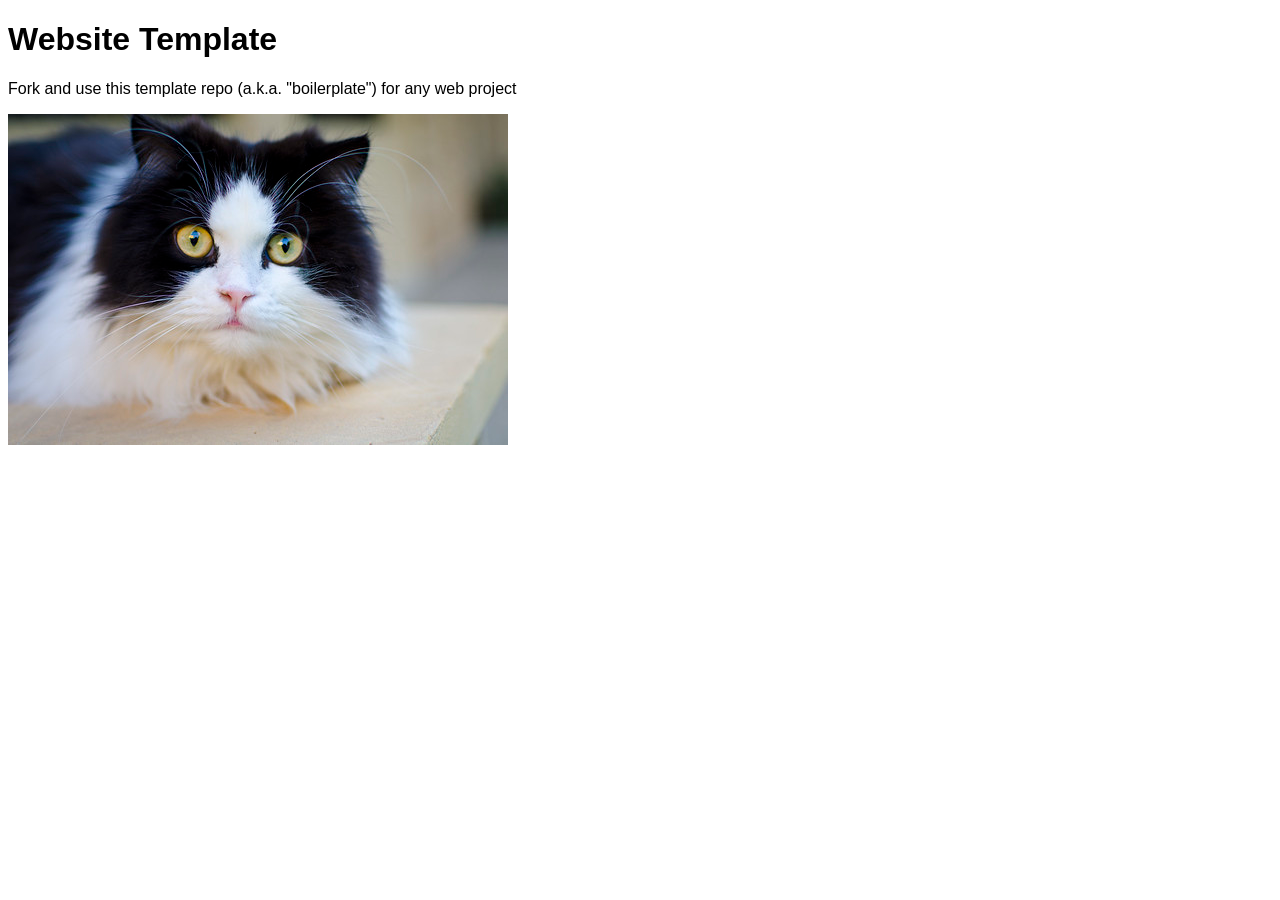
==== index.html @ b36e579f "Initial commit" ====
<!doctype html>
<html lang="en">
<head>
	<meta charset="utf-8">
	<title>Website Template</title>
	<link rel="stylesheet" href="./assets/css/styles.css">
</head>
<body>

	<h1>Website Template</h1>
	<p>Fork and use this template repo (a.k.a. "boilerplate") for any web project</p>
	<img src="assets/img/cat.jpg" alt="">

	<script src="./assets/js/main.js"></script>
</body>
</html>
---- assets/css/styles.css ----
/* styles.css */

* {
	font-family: Arial;
}
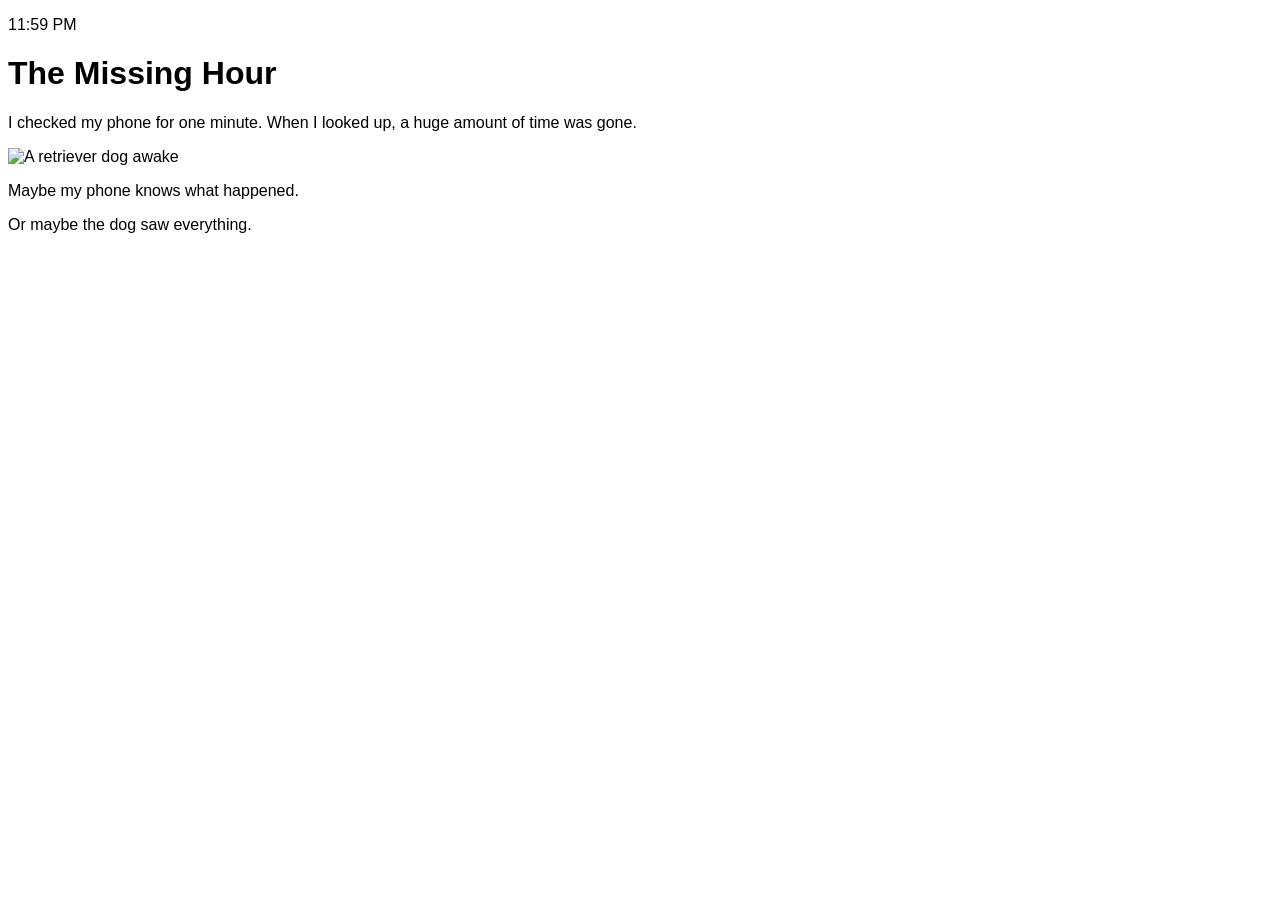
==== commit 22f23f8a: "added some pics" ====
--- a/index.html
+++ b/index.html
@@ -2,15 +2,22 @@
 <html lang="en">
 <head>
 	<meta charset="utf-8">
-	<title>Website Template</title>
+	<title>The Missing Hour</title>
 	<link rel="stylesheet" href="./assets/css/styles.css">
 </head>
-<body>
+<body class="homepage">
+<div class="scene">
+	<p class="time"> 11:59 PM</p>
+	<h1>The Missing Hour</h1>
+	<p>I checked my phone for one minute.
+		When I looked up, a huge amount of time was gone.
+	</p>
+	<img src="assets/img/dog-awake.jpg" alt="A retriever dog awake">
 
-	<h1>Website Template</h1>
-	<p>Fork and use this template repo (a.k.a. "boilerplate") for any web project</p>
-	<img src="assets/img/cat.jpg" alt="">
+	<p> Maybe my phone knows what happened.</p>
 
+	<p> Or maybe the dog saw everything.</p>
+</div>
 	<script src="./assets/js/main.js"></script>
 </body>
 </html>
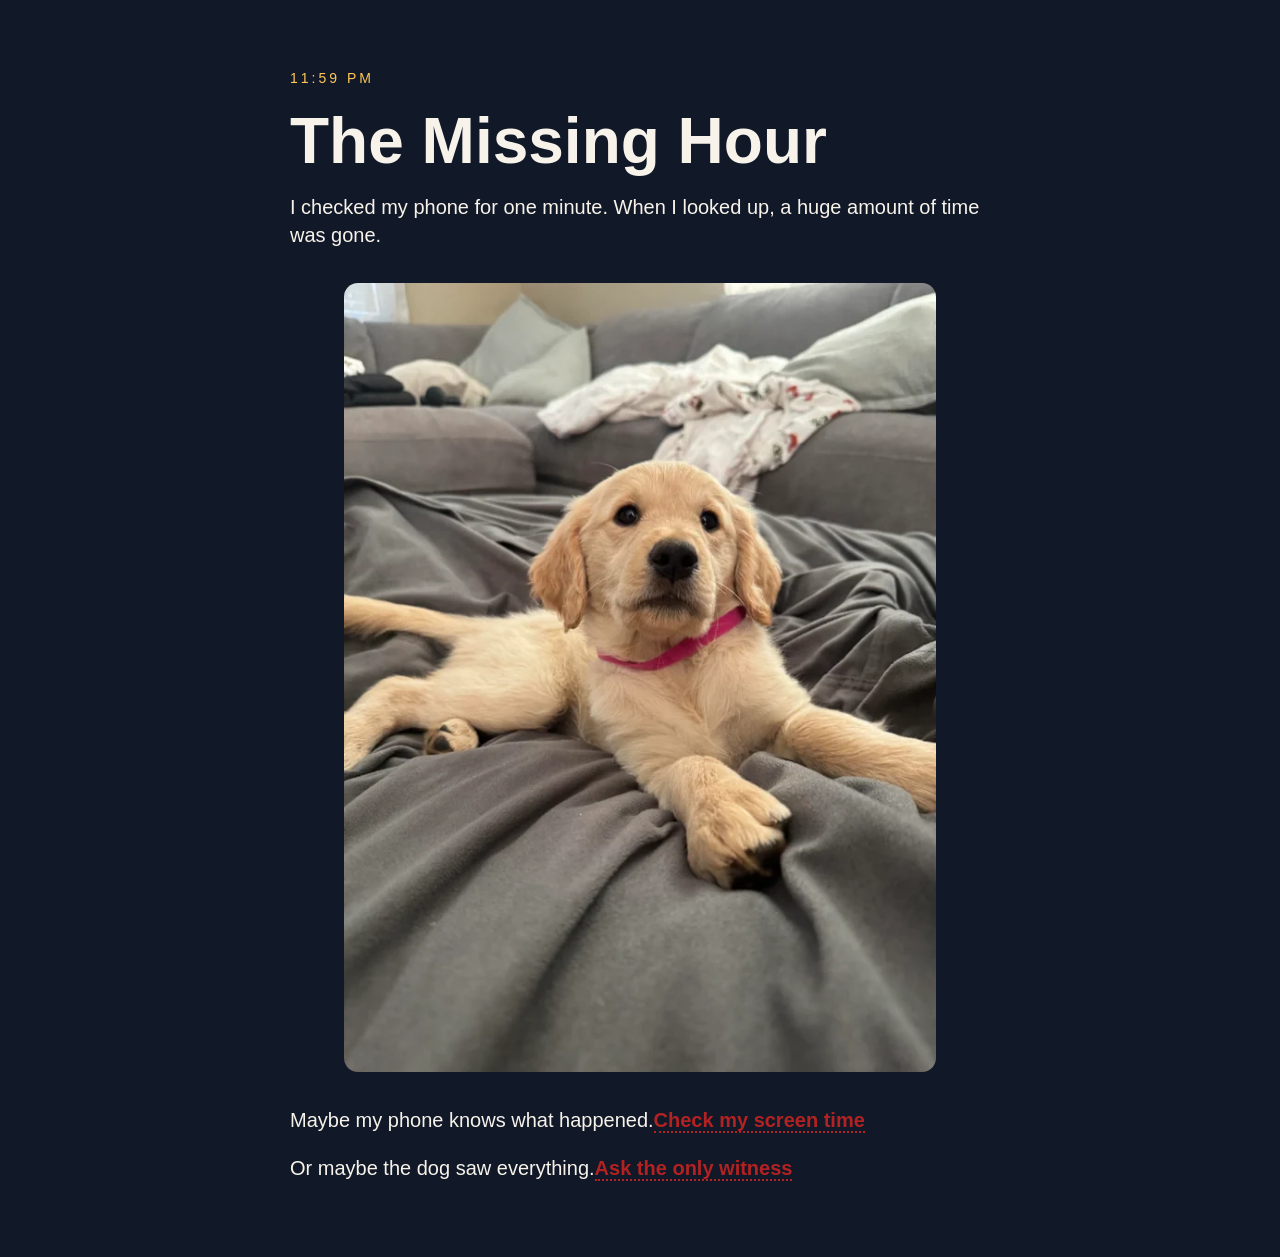
==== commit 604eac70: "added some paragraph" ====
--- a/index.html
+++ b/index.html
@@ -12,11 +12,13 @@
 	<p>I checked my phone for one minute.
 		When I looked up, a huge amount of time was gone.
 	</p>
-	<img src="assets/img/dog-awake.jpg" alt="A retriever dog awake">
+	<a class="image-link" href="page-3.html"> 
+	<img src="assets/img/puppy-awake.webp" alt="A retriever dog awake">
+	</a>
 
-	<p> Maybe my phone knows what happened.</p>
+	<p> Maybe my phone knows what happened.<a href="page-2.html">Check my screen time</a></p>
 
-	<p> Or maybe the dog saw everything.</p>
+	<p> Or maybe the dog saw everything.<a href="page-3.html">Ask the only witness</a></p>
 </div>
 	<script src="./assets/js/main.js"></script>
 </body>
--- a/assets/css/styles.css
+++ b/assets/css/styles.css
@@ -2,4 +2,87 @@
 
 * {
 	font-family: Arial;
+	box-sizing: border-box;
+}
+
+body{
+	margin:0;
+	line-height: 1.4;
+}
+
+body.homepage {
+	background-color: #111827;
+	color: #f7f3eb;
+}
+
+.scene {
+	max-width: 760px;
+	margin: 25px auto;
+	padding: 30px;
+}
+
+.time {
+	font-size: 14px;
+	letter-spacing: 3px;
+	text-transform: uppercase;
+	color: #ffc857;
+}
+
+h1{
+	font-size: 64px;
+	line-height: 1;
+	margin: 20px 0;
+}
+
+p{
+	font-size: 20px;
+}
+
+.scene img{
+	display: block;
+	width: 100%;
+	max-width: 600px;
+	margin: 30px auto;
+	border-radius: 18px;
+}
+
+body.phonepage {
+	background-color: #f3e6e3;
+	color: #2a3040;
+}
+
+body.phonepage .time {
+	color: #a4364f;
+}
+
+body.witnesspage {
+	background-color: #dce9df;
+	color: #17382f;
+}
+
+body.witnesspage .time {
+	color: #9a4c20
+}
+
+p a {
+	color:firebrick;
+	font-weight: bold;
+	text-decoration: none;
+	border-bottom: 2px dotted currentColor;
+}
+
+body.homepage p a:hover{
+	color:white;
+}
+
+body.phonepage p a:hover, body.witnesspage p a:hover{
+	color: darkred;
+}
+
+.image-link img {
+	border: 4px solid transparent;
+}
+
+.image-link:hover img{
+	border-color: firebrick;
 }
